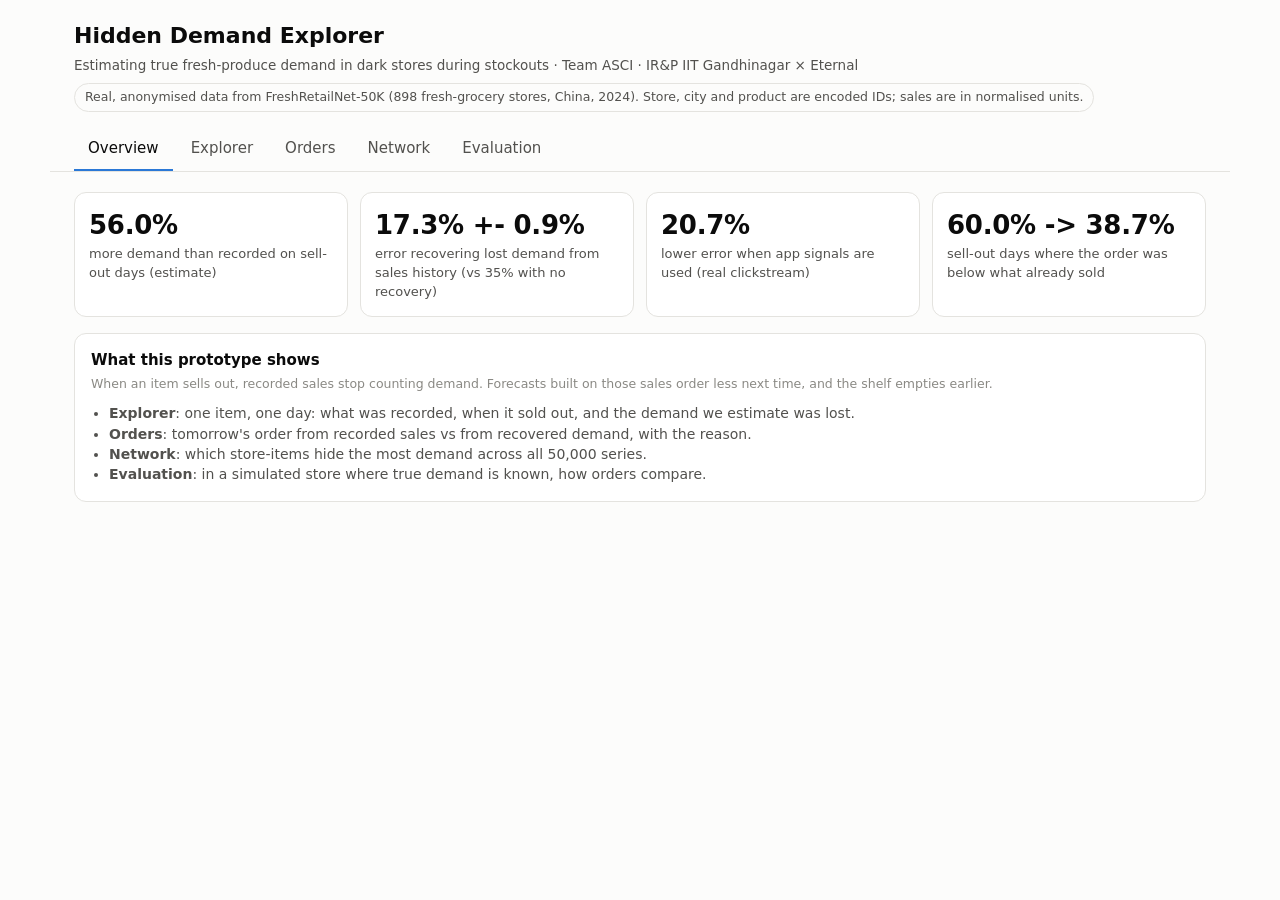
==== demo/index.html @ 9f276190 "Early results site" ====
<!doctype html>
<html lang="en">
<head>
<meta charset="utf-8">
<meta name="viewport" content="width=device-width, initial-scale=1">
<title>Hidden Demand Explorer</title>
<style>
:root{
  --surface:#fcfcfb; --panel:#ffffff; --line:#e4e3df; --ink:#0b0b0b; --ink2:#52514e; --muted:#8a8984;
  --blue:#2a78d6; --orange:#eb6834; --aqua:#1baf7a; --gray:#a3a29d; --shade:#f1efe9; --accent:#2a78d6;
}
@media (prefers-color-scheme: dark){
  :root:not([data-theme="light"]){ --surface:#1a1a19; --panel:#222221; --line:#3a3a38; --ink:#f0efec; --ink2:#c3c2b7; --muted:#8f8e88;
    --blue:#3987e5; --orange:#d95926; --aqua:#199e70; --gray:#77766f; --shade:#2b2a27; --accent:#3987e5; }
}
:root[data-theme="dark"]{ --surface:#1a1a19; --panel:#222221; --line:#3a3a38; --ink:#f0efec; --ink2:#c3c2b7; --muted:#8f8e88;
    --blue:#3987e5; --orange:#d95926; --aqua:#199e70; --gray:#77766f; --shade:#2b2a27; --accent:#3987e5; }
*{box-sizing:border-box}
body{margin:0;background:var(--surface);color:var(--ink);font:15px/1.45 system-ui,-apple-system,"Segoe UI",Roboto,sans-serif}
header{padding:20px 24px 0;max-width:1180px;margin:0 auto}
h1{font-size:22px;margin:0 0 4px}
.sub{color:var(--ink2);font-size:13.5px}
.note{display:inline-block;margin-top:8px;padding:4px 10px;border:1px solid var(--line);border-radius:999px;color:var(--ink2);font-size:12.5px}
nav{display:flex;gap:4px;flex-wrap:wrap;max-width:1180px;margin:16px auto 0;padding:0 24px;border-bottom:1px solid var(--line)}
nav button{all:unset;cursor:pointer;padding:10px 14px;color:var(--ink2);border-bottom:2px solid transparent;font-weight:500}
nav button.on{color:var(--ink);border-bottom-color:var(--accent)}
main{max-width:1180px;margin:0 auto;padding:20px 24px 48px}
section{display:none} section.on{display:block}
.row{display:flex;gap:16px;flex-wrap:wrap;align-items:flex-end;margin-bottom:14px}
label{font-size:12.5px;color:var(--ink2);display:block;margin-bottom:4px}
select,input[type=range]{font:inherit;color:var(--ink);background:var(--panel);border:1px solid var(--line);border-radius:8px;padding:6px 8px;min-width:260px}
input[type=range]{padding:0;min-width:220px;accent-color:var(--accent)}
.card{background:var(--panel);border:1px solid var(--line);border-radius:12px;padding:16px;margin-bottom:16px}
.card h3{margin:0 0 4px;font-size:15px}
.card .hint{color:var(--muted);font-size:12.5px;margin:0 0 10px}
.tiles{display:grid;grid-template-columns:repeat(auto-fit,minmax(200px,1fr));gap:12px;margin-bottom:16px}
.tile{background:var(--panel);border:1px solid var(--line);border-radius:12px;padding:14px}
.tile .v{font-size:26px;font-weight:650;letter-spacing:-.01em}
.tile .k{color:var(--ink2);font-size:13px}
.days{display:flex;flex-wrap:wrap;gap:4px}
.days button{all:unset;cursor:pointer;font-size:12px;padding:4px 7px;border:1px solid var(--line);border-radius:6px;color:var(--ink2)}
.days button.so{border-color:var(--orange)}
.days button.on{background:var(--accent);border-color:var(--accent);color:#fff}
.days .sep{width:1px;background:var(--line);margin:0 6px}
.legend{display:flex;gap:16px;flex-wrap:wrap;font-size:12.5px;color:var(--ink2);margin-top:6px}
.sw{display:inline-block;width:12px;height:12px;border-radius:3px;margin-right:6px;vertical-align:-1px}
table{width:100%;border-collapse:collapse;font-size:13.5px}
th,td{text-align:right;padding:7px 8px;border-bottom:1px solid var(--line)}
th{color:var(--ink2);font-weight:500} th:first-child,td:first-child{text-align:left}
.tw{overflow-x:auto}
.reason{background:var(--shade);border-radius:8px;padding:10px 12px;font-size:13.5px;margin-bottom:12px}
svg text{fill:var(--ink2);font-size:11px}
.figs img{max-width:min(100%,820px);display:block;border:1px solid var(--line);border-radius:8px;margin-bottom:12px;background:#fcfcfb}
.tip{position:fixed;pointer-events:none;background:var(--panel);border:1px solid var(--line);border-radius:8px;padding:6px 9px;font-size:12.5px;box-shadow:0 4px 14px rgba(0,0,0,.12);display:none;z-index:9}
.pill{font-size:11.5px;border-radius:999px;padding:1px 8px;border:1px solid var(--line);color:var(--ink2)}
@media (max-width:640px){header,main,nav{padding-left:16px;padding-right:16px} select{min-width:0;width:100%}}
</style>
</head>
<body>
<header>
  <h1>Hidden Demand Explorer</h1>
  <div class="sub">Estimating true fresh-produce demand in dark stores during stockouts · Team ASCI · IR&amp;P IIT Gandhinagar × Eternal</div>
  <div class="note">Real, anonymised data from FreshRetailNet-50K (898 fresh-grocery stores, China, 2024). Store, city and product are encoded IDs; sales are in normalised units.</div>
</header>
<nav id="tabs">
  <button data-t="overview" class="on">Overview</button>
  <button data-t="explorer">Explorer</button>
  <button data-t="orders">Orders</button>
  <button data-t="network">Network</button>
  <button data-t="evaluation">Evaluation</button>
</nav>
<main>
<section id="overview" class="on">
  <div class="tiles" id="ovTiles"></div>
  <div class="card"><h3>What this prototype shows</h3>
    <p class="hint">When an item sells out, recorded sales stop counting demand. Forecasts built on those sales order less next time, and the shelf empties earlier.</p>
    <ul style="margin:0;padding-left:18px;color:var(--ink2);font-size:14px">
      <li><b>Explorer</b>: one item, one day: what was recorded, when it sold out, and the demand we estimate was lost.</li>
      <li><b>Orders</b>: tomorrow's order from recorded sales vs from recovered demand, with the reason.</li>
      <li><b>Network</b>: which store-items hide the most demand across all 50,000 series.</li>
      <li><b>Evaluation</b>: in a simulated store where true demand is known, how orders compare.</li>
    </ul>
  </div>
</section>

<section id="explorer">
  <div class="row">
    <div><label for="exSeries">Store · product</label><select id="exSeries"></select></div>
  </div>
  <div class="card">
    <h3>Pick a day</h3><p class="hint">Orange border = the item sold out that day. Days after the divider are the forecast week.</p>
    <div class="days" id="exDays"></div>
  </div>
  <div class="tiles" id="exTiles"></div>
  <div class="card"><h3 id="exTitle">Hourly sales</h3><p class="hint">Shaded hours: out of stock. Orange: demand we estimate was lost while sold out.</p>
    <div id="exChart"></div>
    <div class="legend"><span><span class="sw" style="background:var(--blue)"></span>Recorded sales</span><span><span class="sw" style="background:var(--orange)"></span>Estimated lost demand</span><span><span class="sw" style="background:var(--shade);border:1px solid var(--line)"></span>Out of stock</span></div>
  </div>
  <div class="card"><h3>Daily totals over three weeks</h3><p class="hint">Recorded sales vs recovered demand. Dots mark sell-out days.</p>
    <div id="exDaily"></div>
    <div class="legend"><span><span class="sw" style="background:var(--blue)"></span>Recorded sales</span><span><span class="sw" style="background:var(--orange)"></span>Recovered demand</span></div>
  </div>
</section>

<section id="orders">
  <div class="row">
    <div><label for="orSeries">Store · product</label><select id="orSeries"></select></div>
    <div><label for="orLevel">Service target: <b id="orLevelV">70%</b></label><input id="orLevel" type="range" min="10" max="90" step="5" value="70"></div>
  </div>
  <div class="reason" id="orReason"></div>
  <div class="card"><h3>Forecast week: order per day</h3><p class="hint">Orders are the forecast quantile at the service target (newsvendor rule). "Recorded" is what sold; on sell-out days true demand was higher.</p>
    <div id="orChart"></div>
    <div class="legend"><span><span class="sw" style="background:var(--gray)"></span>Order from recorded sales</span><span><span class="sw" style="background:var(--blue)"></span>Order from recovered demand</span><span><span class="sw" style="background:var(--ink)"></span>Recorded sales</span></div>
    <div class="tw" style="margin-top:10px"><table id="orTable"></table></div>
  </div>
</section>

<section id="network">
  <div class="tiles" id="nwTiles"></div>
  <div class="card"><h3>How much demand each store-item hides</h3><p class="hint">Share of recovered demand that never appeared in recorded sales, across all series (90 days).</p><div id="nwHist"></div></div>
  <div class="card"><h3>Store-items with the most hidden demand</h3><p class="hint">Top 60 by estimated hidden demand (normalised units, 90 days), at most 2 stores per product so the list is not one item.</p><div class="tw"><table id="nwTable"></table></div></div>
</section>

<section id="evaluation">
  <div class="card"><h3>Simulated store: orders vs true demand</h3>
    <p class="hint">Real demand patterns, a store that restocks from recorded sales, and true demand known on every day. Each point is one service target; lower-right is better. Hover for values.</p>
    <div id="evChart"></div>
    <div class="legend" id="evLegend"></div>
  </div>
  <div class="card figs"><h3>Key results</h3><p class="hint">From the reproducible pipeline (python run_all.py); images in figures/.</p>
    <img src="../figures/fig2_recovery_error.png" alt="Recovery error by method">
    <img src="../figures/fig3_app_signal_by_traffic.png" alt="App signal error by traffic">
    <img src="../figures/fig5_bias_on_real_sellouts.png" alt="Bias on real sell-outs">
    <img src="../figures/fig7_guaranteed_stockouts.png" alt="Guaranteed stockouts on sell-out days">
    <img src="../figures/fig4_feedback_loop.png" alt="Feedback loop">
    <img src="../figures/fig1_when_buy_vs_when_empty.png" alt="When customers buy vs when shelves are empty">
  </div>
</section>
</main>
<div class="tip" id="tip"></div>
<script src="data.js"></script>
<script>
const D = window.APP_DATA;
const $ = s => document.querySelector(s);
const css = v => getComputedStyle(document.documentElement).getPropertyValue(v).trim();
const fmt = (x, d=2) => (x==null||isNaN(x)) ? '–' : Number(x).toFixed(d);
const pct = x => (x==null||isNaN(x)) ? '–' : (100*x).toFixed(0)+'%';
const tip = $('#tip');
function showTip(e, html){ tip.innerHTML = html; tip.style.display='block'; tip.style.left=(e.clientX+12)+'px'; tip.style.top=(e.clientY+12)+'px'; }
function hideTip(){ tip.style.display='none'; }
function el(tag, attrs={}, parent){ const n=document.createElementNS('http://www.w3.org/2000/svg', tag); for(const k in attrs) n.setAttribute(k, attrs[k]); if(parent) parent.appendChild(n); return n; }
function svgBox(container, W, H){ container.innerHTML=''; const s=el('svg',{viewBox:`0 0 ${W} ${H}`, width:'100%', role:'img'}); container.appendChild(s); return s; }
function axisY(s, x0, y0, y1, max, W, ticks=4, f=null){
  f = f || (v => fmt(v, max < 0.5 ? 3 : max < 2 ? 2 : 1));
  for(let i=0;i<=ticks;i++){ const v=max*i/ticks, y=y0-(y0-y1)*i/ticks;
    el('line',{x1:x0,x2:W-10,y1:y,y2:y,stroke:css('--line'),'stroke-width':1},s);
    const t=el('text',{x:x0-6,y:y+4,'text-anchor':'end'},s); t.textContent=f(v); }
}
const niceMax = v => { if(v<=0) return 1; const p=Math.pow(10,Math.floor(Math.log10(v))); const n=v/p; return (n<=1?1:n<=2?2:n<=2.5?2.5:n<=5?5:10)*p; };

// tabs
document.querySelectorAll('#tabs button').forEach(b => b.onclick = () => {
  document.querySelectorAll('#tabs button').forEach(x=>x.classList.toggle('on', x===b));
  document.querySelectorAll('section').forEach(x=>x.classList.toggle('on', x.id===b.dataset.t));
  render();
});

// overview tiles
(function(){
  const h = D.headlines, t = [];
  const g = (s,k) => (h[s]||{})[k];
  t.push([g('s03','hidden demand on stockout days'), 'more demand than recorded on sell-out days (estimate)']);
  t.push([g('s03','day-level error, GBM-transplanted on transplanted test'), 'error recovering lost demand from sales history (vs 35% with no recovery)']);
  t.push([g('s04','relative error reduction vs best sales-only'), 'lower error when app signals are used (real clickstream)']);
  t.push([g('s06','sell-out days with guaranteed stockout (median order) A -> B'), 'sell-out days where the order was below what already sold']);
  $('#ovTiles').innerHTML = t.filter(x=>x[0]).map(([v,k])=>`<div class="tile"><div class="v">${v}</div><div class="k">${k}</div></div>`).join('');
})();

// series selectors
const keys = Object.keys(D.series);
const label = k => { const s=D.series[k]; return `Store ${s.store} · product ${s.product} (city ${s.city})`; };
for(const id of ['#exSeries','#orSeries']){ $(id).innerHTML = keys.map(k=>`<option value="${k}">${label(k)}</option>`).join(''); }
$('#exSeries').onchange = () => { exDay = null; render(); };
$('#orSeries').onchange = render; $('#orLevel').oninput = () => { $('#orLevelV').textContent = $('#orLevel').value+'%'; render(); };
let exDay = null;

function renderExplorer(){
  const k = $('#exSeries').value, s = D.series[k], n = s.dates.length;
  if(exDay===null){ exDay = s.out.findIndex((o,i)=>i>=s.eval_from && o.some(Boolean)); if(exDay<0) exDay=n-1; }
  const dd = $('#exDays'); dd.innerHTML='';
  s.dates.forEach((d,i)=>{ if(i===s.eval_from){ const sp=document.createElement('span'); sp.className='sep'; dd.appendChild(sp); }
    const b=document.createElement('button'); b.textContent=d.slice(5); b.className=(s.out[i].some(Boolean)?'so ':'')+(i===exDay?'on':'');
    b.onclick=()=>{exDay=i; renderExplorer();}; dd.appendChild(b); });
  const rec=s.recorded[exDay], out=s.out[exDay], rv=s.recovered[exDay];
  const R=rec.reduce((a,b)=>a+b,0), V=rv.reduce((a,b)=>a+b,0), firstOut=out.indexOf(1);
  $('#exTiles').innerHTML = [[fmt(R),'recorded sales'],[fmt(V),'recovered demand'],[V>0?pct((V-R)/V):'–','of demand not recorded'],
    [firstOut>=0?`${firstOut+6}:00`:'in stock','sold out from']].map(([v,k])=>`<div class="tile"><div class="v">${v}</div><div class="k">${k}</div></div>`).join('');
  $('#exTitle').textContent = `Hourly sales on ${s.dates[exDay]}`;
  const W=760,H=260,x0=44,y0=225,y1=14, bw=(W-x0-10)/16;
  const sv=svgBox($('#exChart'),W,H), max=niceMax(Math.max(...rv,...rec,0.01));
  out.forEach((o,i)=>{ if(o) el('rect',{x:x0+i*bw,y:y1,width:bw,height:y0-y1,fill:css('--shade')},sv); });
  axisY(sv,x0,y0,y1,max,W);
  for(let i=0;i<16;i++){
    const xr=x0+i*bw+bw*0.15, w=bw*0.7, hr=(y0-y1)*rec[i]/max, hv=(y0-y1)*Math.max(rv[i]-rec[i],0)/max;
    const g=el('g',{},sv);
    if(hr>0) el('rect',{x:xr,y:y0-hr,width:w,height:hr,rx:3,fill:css('--blue')},g);
    if(hv>0) el('rect',{x:xr,y:y0-hr-hv-(hr>0?2:0),width:w,height:hv,rx:3,fill:css('--orange')},g);
    const hit=el('rect',{x:x0+i*bw,y:y1,width:bw,height:y0-y1,fill:'transparent'},g);
    hit.onmousemove=e=>showTip(e,`<b>${i+6}:00</b><br>recorded ${fmt(rec[i],3)}<br>estimated lost ${fmt(Math.max(rv[i]-rec[i],0),3)}${out[i]?'<br>out of stock':''}`); hit.onmouseleave=hideTip;
    const t=el('text',{x:x0+i*bw+bw/2,y:y0+16,'text-anchor':'middle'},sv); t.textContent=i+6;
  }
  // daily
  const W2=760,H2=220,yb=185,yt=12, n2=n, sx=(W2-x0-20)/(n2-1);
  const tr=s.recorded.map(a=>a.reduce((x,y)=>x+y,0)), tv=s.recovered.map(a=>a.reduce((x,y)=>x+y,0));
  const s2=svgBox($('#exDaily'),W2,H2), m2=niceMax(Math.max(...tv,...tr,0.01)); axisY(s2,x0,yb,yt,m2,W2);
  el('rect',{x:x0+s.eval_from*sx-sx/2,y:yt,width:W2-10-(x0+s.eval_from*sx-sx/2),height:yb-yt,fill:css('--shade')},s2);
  const lt=el('text',{x:x0+s.eval_from*sx,y:yt+12},s2); lt.textContent='forecast week';
  const path=(arr,c)=>el('polyline',{points:arr.map((v,i)=>`${x0+i*sx},${yb-(yb-yt)*v/m2}`).join(' '),fill:'none',stroke:c,'stroke-width':2},s2);
  path(tv,css('--orange')); path(tr,css('--blue'));
  tr.forEach((v,i)=>{ const so=s.out[i].some(Boolean);
    if(so) el('circle',{cx:x0+i*sx,cy:yb-(yb-yt)*tv[i]/m2,r:4.5,fill:css('--orange'),stroke:css('--panel'),'stroke-width':2},s2);
    const hit=el('rect',{x:x0+i*sx-sx/2,y:yt,width:sx,height:yb-yt,fill:'transparent'},s2);
    hit.onmousemove=e=>showTip(e,`<b>${s.dates[i]}</b><br>recorded ${fmt(v)}<br>recovered ${fmt(tv[i])}${so?'<br>sold out':''}`); hit.onmouseleave=hideTip;
    hit.onclick=()=>{exDay=i; renderExplorer();};
    if(i%3===0){ const t=el('text',{x:x0+i*sx,y:yb+16,'text-anchor':'middle'},s2); t.textContent=s.dates[i].slice(5); } });
}

const QS=[0.1,0.25,0.5,0.75,0.9];
function qAt(q,a){ if(a<=QS[0]) return q[0]; if(a>=QS[4]) return q[4]; for(let j=0;j<4;j++){ if(a<=QS[j+1]){ const t=(a-QS[j])/(QS[j+1]-QS[j]); return q[j]*(1-t)+q[j+1]*t; } } }
function renderOrders(){
  const k=$('#orSeries').value, s=D.series[k], f=s.forecast, a=$('#orLevel').value/100, r=s.reason;
  if(!f){ $('#orReason').textContent='No forecast for this series.'; return; }
  const oa=f.A.map(q=>qAt(q,a)), ob=f.B.map(q=>qAt(q,a));
  const ta=oa.reduce((x,y)=>x+y,0), tb=ob.reduce((x,y)=>x+y,0);
  $('#orReason').innerHTML = `In the 7 days before the forecast week this item sold out on <b>${r.sellout_days_last7}</b> day(s)`+
    (r.median_sellout_hour!=null?`, typically from <b>${r.median_sellout_hour}:00</b>`:'')+`. We estimate <b>${pct(r.hidden_share_last7)}</b> of its demand went unrecorded. `+
    `Ordering from recovered demand adds <b>${pct(tb/ta-1)}</b> over the week at a ${Math.round(a*100)}% service target.`;
  const W=760,H=240,x0=44,y0=205,y1=12, n=f.dates.length, gw=(W-x0-10)/n;
  const sv=svgBox($('#orChart'),W,H), max=niceMax(Math.max(...oa,...ob,...f.actual,0.01)); axisY(sv,x0,y0,y1,max,W);
  for(let i=0;i<n;i++){
    const bw=gw*0.3, xa=x0+i*gw+gw*0.18, xb=xa+bw+3;
    el('rect',{x:xa,y:y0-(y0-y1)*oa[i]/max,width:bw,height:(y0-y1)*oa[i]/max,rx:3,fill:css('--gray')},sv);
    el('rect',{x:xb,y:y0-(y0-y1)*ob[i]/max,width:bw,height:(y0-y1)*ob[i]/max,rx:3,fill:css('--blue')},sv);
    const ya=y0-(y0-y1)*f.actual[i]/max; el('line',{x1:xa-4,x2:xb+bw+4,y1:ya,y2:ya,stroke:css('--ink'),'stroke-width':2},sv);
    if(f.n_out[i]>0){ const t=el('text',{x:x0+i*gw+gw/2,y:y1+10,'text-anchor':'middle'},sv); t.textContent='sold out'; }
    const t=el('text',{x:x0+i*gw+gw/2,y:y0+16,'text-anchor':'middle'},sv); t.textContent=f.dates[i].slice(5);
    const hit=el('rect',{x:x0+i*gw,y:y1,width:gw,height:y0-y1,fill:'transparent'},sv);
    hit.onmousemove=e=>showTip(e,`<b>${f.dates[i]}</b><br>order (recorded) ${fmt(oa[i])}<br>order (recovered) ${fmt(ob[i])}<br>recorded sales ${fmt(f.actual[i])}${f.n_out[i]>0?'<br>sold out: true demand was higher':''}`); hit.onmouseleave=hideTip;
  }
  $('#orTable').innerHTML = '<tr><th>Date</th><th>Order from recorded</th><th>Order from recovered</th><th>Recorded sales</th><th>Sold out?</th></tr>'+
    f.dates.map((d,i)=>`<tr><td>${d}</td><td>${fmt(oa[i])}</td><td>${fmt(ob[i])}</td><td>${fmt(f.actual[i])}</td><td>${f.n_out[i]>0?'<span class="pill">yes</span>':'no'}</td></tr>`).join('');
}

function renderNetwork(){
  const N=D.network;
  $('#nwTiles').innerHTML=[[N.n_series.toLocaleString(),'store-item series'],[pct(N.total_hidden/(N.total_recorded+N.total_hidden)),'of estimated demand never recorded'],
    [Math.round(N.total_hidden).toLocaleString(),'hidden demand (normalised units, 90 days)']].map(([v,k])=>`<div class="tile"><div class="v">${v}</div><div class="k">${k}</div></div>`).join('');
  const W=760,H=220,x0=50,y0=185,y1=12, n=N.hist.length, bw=(W-x0-10)/n, max=niceMax(Math.max(...N.hist));
  const sv=svgBox($('#nwHist'),W,H); axisY(sv,x0,y0,y1,max,W,4,v=>Math.round(v).toLocaleString());
  N.hist.forEach((c,i)=>{ const h=(y0-y1)*c/max; el('rect',{x:x0+i*bw+1,y:y0-h,width:bw-2,height:h,rx:2,fill:css('--orange')},sv);
    const hit=el('rect',{x:x0+i*bw,y:y1,width:bw,height:y0-y1,fill:'transparent'},sv);
    hit.onmousemove=e=>showTip(e,`${pct(N.edges[i])}–${pct(N.edges[i+1])} hidden<br><b>${c.toLocaleString()}</b> series`); hit.onmouseleave=hideTip;
    if(i%4===0){ const t=el('text',{x:x0+i*bw,y:y0+16,'text-anchor':'middle'},sv); t.textContent=pct(N.edges[i]); } });
  $('#nwTable').innerHTML='<tr><th>Store · product</th><th>City</th><th>Recorded</th><th>Hidden</th><th>Hidden share</th><th>Sell-out days</th></tr>'+
    N.top.map(r=>`<tr><td>Store ${r.store} · product ${r.product}</td><td>${r.city}</td><td>${fmt(r.recorded,1)}</td><td>${fmt(r.hidden,1)}</td><td>${pct(r.hidden_share)}</td><td>${r.sellout_days} / 90</td></tr>`).join('');
}

function renderEval(){
  const F=D.frontier, models=[...new Set(F.model)];
  const col={'A: recorded sales':css('--gray'),'B: recovered (sales path)':css('--aqua'),'C: recovered (app signals)':css('--blue'),'Oracle: true demand':css('--ink')};
  const W=760,H=330,x0=52,y0=290,y1=12, xs=F.fill_rate, ys=F.waste_pct;
  const xmin=Math.floor(Math.min(...xs)*10)/10, xmax=Math.ceil(Math.max(...xs)*10)/10, ymax=niceMax(Math.max(...ys));
  const X=v=>x0+(W-x0-14)*(v-xmin)/(xmax-xmin), Y=v=>y0-(y0-y1)*v/ymax;
  const sv=svgBox($('#evChart'),W,H); axisY(sv,x0,y0,y1,ymax,W,5,v=>pct(v));
  for(let v=xmin; v<=xmax+1e-9; v+=0.1){ const t=el('text',{x:X(v),y:y0+16,'text-anchor':'middle'},sv); t.textContent=pct(v); }
  const xl=el('text',{x:(x0+W)/2,y:H-2,'text-anchor':'middle'},sv); xl.textContent='fill rate (share of true demand served) →';
  const yl=el('text',{x:x0+6,y:y1+12},sv); yl.textContent='↑ waste (share of stock ordered)';
  models.forEach(m=>{ const idx=F.model.map((x,i)=>x===m?i:-1).filter(i=>i>=0).sort((a,b)=>xs[a]-xs[b]);
    el('polyline',{points:idx.map(i=>`${X(xs[i])},${Y(ys[i])}`).join(' '),fill:'none',stroke:col[m],'stroke-width':2,'stroke-dasharray':m.startsWith('Oracle')?'5 4':''},sv);
    idx.forEach(i=>{ const c=el('circle',{cx:X(xs[i]),cy:Y(ys[i]),r:5,fill:col[m],stroke:css('--panel'),'stroke-width':2},sv);
      c.onmousemove=e=>showTip(e,`<b>${m}</b><br>service target ${pct(F.critical_ratio[i])}<br>fill rate ${pct(xs[i])}<br>waste ${pct(ys[i])}`); c.onmouseleave=hideTip; }); });
  $('#evLegend').innerHTML=models.map(m=>`<span><span class="sw" style="background:${col[m]}"></span>${m}</span>`).join('');
}

function render(){
  const t=document.querySelector('#tabs button.on').dataset.t;
  if(t==='explorer') renderExplorer(); if(t==='orders') renderOrders(); if(t==='network') renderNetwork(); if(t==='evaluation') renderEval();
}
render();
</script>
</body>
</html>
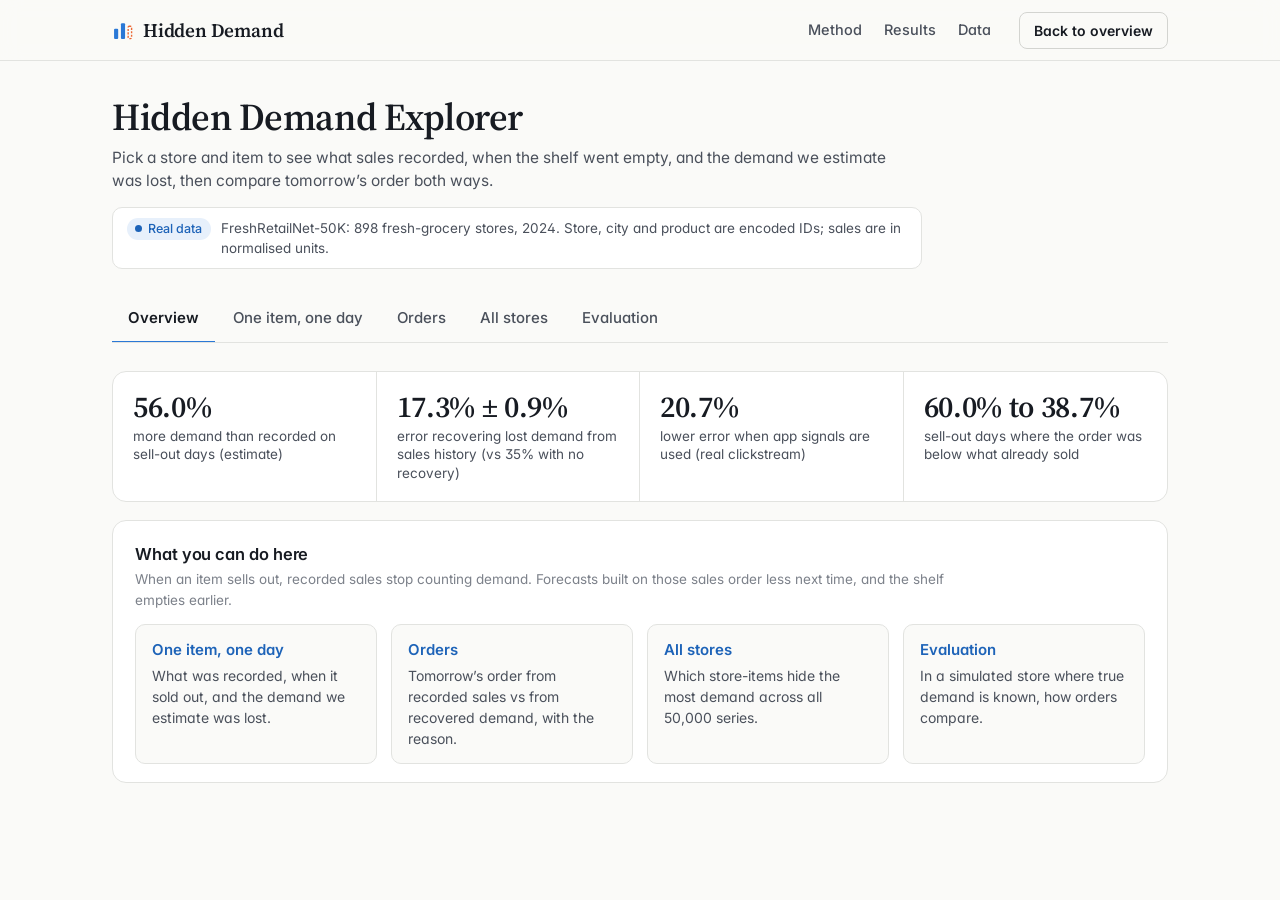
==== commit fcb1a7d4: "Redesign landing page and demo" ====
--- a/demo/index.html
+++ b/demo/index.html
@@ -4,97 +4,118 @@
 <meta charset="utf-8">
 <meta name="viewport" content="width=device-width, initial-scale=1">
 <title>Hidden Demand Explorer</title>
+<meta name="description" content="Interactive demo: recorded sales vs recovered demand, order recommendations and hidden demand across 50,000 store-item series.">
+<link rel="icon" href="data:image/svg+xml,%3Csvg xmlns='http://www.w3.org/2000/svg' viewBox='0 0 32 32'%3E%3Crect x='3' y='14' width='6' height='15' rx='1.5' fill='%232a78d6'/%3E%3Crect x='13' y='6' width='6' height='23' rx='1.5' fill='%232a78d6'/%3E%3Crect x='23.5' y='10.5' width='5' height='18' rx='1.5' fill='none' stroke='%23eb6834' stroke-width='2' stroke-dasharray='3 2'/%3E%3C/svg%3E">
+<link rel="preconnect" href="https://fonts.googleapis.com">
+<link rel="preconnect" href="https://fonts.gstatic.com" crossorigin>
+<link href="https://fonts.googleapis.com/css2?family=Inter:wght@400;500;600;700&family=Source+Serif+4:opsz,wght@8..60,500;8..60,600&display=swap" rel="stylesheet">
+<link rel="stylesheet" href="../site.css">
 <style>
-:root{
-  --surface:#fcfcfb; --panel:#ffffff; --line:#e4e3df; --ink:#0b0b0b; --ink2:#52514e; --muted:#8a8984;
-  --blue:#2a78d6; --orange:#eb6834; --aqua:#1baf7a; --gray:#a3a29d; --shade:#f1efe9; --accent:#2a78d6;
-}
-@media (prefers-color-scheme: dark){
-  :root:not([data-theme="light"]){ --surface:#1a1a19; --panel:#222221; --line:#3a3a38; --ink:#f0efec; --ink2:#c3c2b7; --muted:#8f8e88;
-    --blue:#3987e5; --orange:#d95926; --aqua:#199e70; --gray:#77766f; --shade:#2b2a27; --accent:#3987e5; }
-}
-:root[data-theme="dark"]{ --surface:#1a1a19; --panel:#222221; --line:#3a3a38; --ink:#f0efec; --ink2:#c3c2b7; --muted:#8f8e88;
-    --blue:#3987e5; --orange:#d95926; --aqua:#199e70; --gray:#77766f; --shade:#2b2a27; --accent:#3987e5; }
-*{box-sizing:border-box}
-body{margin:0;background:var(--surface);color:var(--ink);font:15px/1.45 system-ui,-apple-system,"Segoe UI",Roboto,sans-serif}
-header{padding:20px 24px 0;max-width:1180px;margin:0 auto}
-h1{font-size:22px;margin:0 0 4px}
-.sub{color:var(--ink2);font-size:13.5px}
-.note{display:inline-block;margin-top:8px;padding:4px 10px;border:1px solid var(--line);border-radius:999px;color:var(--ink2);font-size:12.5px}
-nav{display:flex;gap:4px;flex-wrap:wrap;max-width:1180px;margin:16px auto 0;padding:0 24px;border-bottom:1px solid var(--line)}
-nav button{all:unset;cursor:pointer;padding:10px 14px;color:var(--ink2);border-bottom:2px solid transparent;font-weight:500}
-nav button.on{color:var(--ink);border-bottom-color:var(--accent)}
-main{max-width:1180px;margin:0 auto;padding:20px 24px 48px}
-section{display:none} section.on{display:block}
-.row{display:flex;gap:16px;flex-wrap:wrap;align-items:flex-end;margin-bottom:14px}
-label{font-size:12.5px;color:var(--ink2);display:block;margin-bottom:4px}
-select,input[type=range]{font:inherit;color:var(--ink);background:var(--panel);border:1px solid var(--line);border-radius:8px;padding:6px 8px;min-width:260px}
-input[type=range]{padding:0;min-width:220px;accent-color:var(--accent)}
-.card{background:var(--panel);border:1px solid var(--line);border-radius:12px;padding:16px;margin-bottom:16px}
-.card h3{margin:0 0 4px;font-size:15px}
-.card .hint{color:var(--muted);font-size:12.5px;margin:0 0 10px}
-.tiles{display:grid;grid-template-columns:repeat(auto-fit,minmax(200px,1fr));gap:12px;margin-bottom:16px}
-.tile{background:var(--panel);border:1px solid var(--line);border-radius:12px;padding:14px}
-.tile .v{font-size:26px;font-weight:650;letter-spacing:-.01em}
-.tile .k{color:var(--ink2);font-size:13px}
-.days{display:flex;flex-wrap:wrap;gap:4px}
-.days button{all:unset;cursor:pointer;font-size:12px;padding:4px 7px;border:1px solid var(--line);border-radius:6px;color:var(--ink2)}
-.days button.so{border-color:var(--orange)}
-.days button.on{background:var(--accent);border-color:var(--accent);color:#fff}
-.days .sep{width:1px;background:var(--line);margin:0 6px}
-.legend{display:flex;gap:16px;flex-wrap:wrap;font-size:12.5px;color:var(--ink2);margin-top:6px}
-.sw{display:inline-block;width:12px;height:12px;border-radius:3px;margin-right:6px;vertical-align:-1px}
-table{width:100%;border-collapse:collapse;font-size:13.5px}
-th,td{text-align:right;padding:7px 8px;border-bottom:1px solid var(--line)}
-th{color:var(--ink2);font-weight:500} th:first-child,td:first-child{text-align:left}
+body{font-size:15px; line-height:1.5}
+.app-head{padding-top:36px}
+.app-head h1{font-size:clamp(28px,3.2vw,38px); margin:0 0 8px}
+.app-head .sub{color:var(--ink2); font-size:15.5px; max-width:52em; margin:0 0 14px}
+.datanote{display:flex; gap:10px; align-items:flex-start; font-size:13.5px; color:var(--ink2); background:var(--panel); border:1px solid var(--line); border-radius:var(--r); padding:10px 14px; max-width:60em}
+.datanote .src{flex:none}
+.tabs{display:flex; gap:2px; margin:26px 0 0; border-bottom:1px solid var(--line); overflow-x:auto; scrollbar-width:none}
+.tabs button{all:unset; cursor:pointer; padding:12px 16px 11px; color:var(--ink2); font-weight:500; font-size:15px; border-bottom:2px solid transparent; margin-bottom:-1px; white-space:nowrap}
+.tabs button:hover{color:var(--ink)}
+.tabs button.on{color:var(--ink); border-bottom-color:var(--blue); font-weight:600}
+.tabs button:focus-visible{outline:2px solid var(--blue); outline-offset:-2px}
+main.app{padding-top:28px; padding-bottom:72px}
+main.app > section{display:none} main.app > section.on{display:block}
+.row{display:flex; gap:20px; flex-wrap:wrap; align-items:flex-end; margin-bottom:18px}
+.ctl label{font-size:13px; color:var(--ink2); display:block; margin-bottom:6px; font-weight:500}
+select{font:inherit; color:var(--ink); background:var(--panel); border:1px solid var(--line2); border-radius:8px; padding:9px 34px 9px 12px; min-width:300px; appearance:none; background-image:url("data:image/svg+xml,%3Csvg xmlns='http://www.w3.org/2000/svg' width='12' height='8' viewBox='0 0 12 8'%3E%3Cpath d='M1 1.5l5 5 5-5' fill='none' stroke='%237c818a' stroke-width='1.6'/%3E%3C/svg%3E"); background-repeat:no-repeat; background-position:right 12px center; cursor:pointer}
+select:hover{border-color:var(--ink2)}
+input[type=range]{min-width:240px; accent-color:var(--blue); cursor:pointer}
+.card{background:var(--panel); border:1px solid var(--line); border-radius:var(--r-lg); padding:22px 22px 18px; margin-bottom:18px}
+.card h3{margin:0 0 4px; font-size:16.5px}
+.card .hint{color:var(--muted); font-size:13.5px; margin:0 0 14px; max-width:60em}
+.tiles{display:grid; grid-template-columns:repeat(auto-fit,minmax(200px,1fr)); gap:0; margin:0 0 18px; background:var(--panel); border:1px solid var(--line); border-radius:var(--r-lg); overflow:hidden}
+.tile{padding:18px 20px; border-right:1px solid var(--line)}
+.tile:last-child{border-right:0}
+.tile .v{font-family:var(--serif); font-size:30px; line-height:1.1; font-weight:600; letter-spacing:-.01em; font-variant-numeric:tabular-nums}
+.tile .k{color:var(--ink2); font-size:13.5px; margin-top:4px; line-height:1.4}
+.days{display:flex; flex-wrap:wrap; gap:5px; align-items:center}
+.days button{all:unset; cursor:pointer; font-size:12.5px; font-variant-numeric:tabular-nums; padding:5px 8px; border:1px solid var(--line); border-radius:6px; color:var(--ink2); background:var(--paper)}
+.days button:hover{border-color:var(--ink2); color:var(--ink)}
+.days button.so{border-color:var(--orange); box-shadow:inset 0 -2px 0 var(--orange)}
+.days button.on{background:var(--ink); border-color:var(--ink); color:var(--paper); box-shadow:none}
+.days button:focus-visible{outline:2px solid var(--blue); outline-offset:1px}
+.days .sep{width:1px; align-self:stretch; background:var(--line2); margin:0 8px}
+.legend{margin-top:8px}
+table{width:100%; border-collapse:collapse; font-size:14px; font-variant-numeric:tabular-nums}
+th,td{text-align:right; padding:9px 10px; border-bottom:1px solid var(--line)}
+th{color:var(--muted); font-weight:500; font-size:13px; border-bottom-color:var(--line2)}
+th:first-child,td:first-child{text-align:left}
+tr:last-child td{border-bottom:0}
+tbody tr:hover td, table tr:hover td{background:var(--alt)}
 .tw{overflow-x:auto}
-.reason{background:var(--shade);border-radius:8px;padding:10px 12px;font-size:13.5px;margin-bottom:12px}
-svg text{fill:var(--ink2);font-size:11px}
-.figs img{max-width:min(100%,820px);display:block;border:1px solid var(--line);border-radius:8px;margin-bottom:12px;background:#fcfcfb}
-.tip{position:fixed;pointer-events:none;background:var(--panel);border:1px solid var(--line);border-radius:8px;padding:6px 9px;font-size:12.5px;box-shadow:0 4px 14px rgba(0,0,0,.12);display:none;z-index:9}
-.pill{font-size:11.5px;border-radius:999px;padding:1px 8px;border:1px solid var(--line);color:var(--ink2)}
-@media (max-width:640px){header,main,nav{padding-left:16px;padding-right:16px} select{min-width:0;width:100%}}
+.reason{background:var(--blue-soft); color:var(--ink); border-radius:var(--r); padding:14px 16px; font-size:14.5px; margin-bottom:18px; border-left:3px solid var(--blue)}
+svg text{fill:var(--muted); font:11px var(--sans)}
+.figs img{max-width:min(100%,860px); display:block; background:var(--figbg); border:1px solid var(--line); border-radius:var(--r); padding:10px; margin-bottom:14px}
+.tip{position:fixed; pointer-events:none; background:var(--ink); color:var(--paper); border-radius:8px; padding:8px 10px; font-size:12.5px; line-height:1.45; box-shadow:0 8px 24px rgba(0,0,0,.18); display:none; z-index:30}
+.tip b{color:var(--paper)}
+.pill{font-size:12px; border-radius:999px; padding:2px 9px; background:var(--orange-soft); color:var(--orange); font-weight:600}
+.guide{list-style:none; padding:0; margin:0; display:grid; grid-template-columns:repeat(auto-fit,minmax(220px,1fr)); gap:14px}
+.guide li{border:1px solid var(--line); border-radius:var(--r); padding:14px 16px; background:var(--paper)}
+.guide button{all:unset; cursor:pointer; font-weight:600; color:var(--blue-ink)}
+.guide button:hover{text-decoration:underline}
+.guide p{margin:4px 0 0; color:var(--ink2); font-size:14px}
+@media (max-width:640px){ .tiles{grid-template-columns:1fr 1fr} .tile .v{font-size:24px} .tile{padding:14px 16px} select{min-width:0; width:100%} .row > div{width:100%} input[type=range]{width:100%} .tile{border-right:0; border-bottom:1px solid var(--line)} .card{padding:16px 14px} .datanote{flex-direction:column} }
 </style>
 </head>
 <body>
-<header>
+<a class="skip" href="#main">Skip to content</a>
+<header class="topbar">
+  <div class="topbar-in">
+    <a class="brand" href="../" aria-label="Hidden Demand, overview">
+      <svg viewBox="0 0 32 32" width="22" height="22" aria-hidden="true"><rect x="3" y="14" width="6" height="15" rx="1.5" fill="var(--blue)"/><rect x="13" y="6" width="6" height="23" rx="1.5" fill="var(--blue)"/><rect x="23.5" y="10.5" width="5" height="18" rx="1.5" fill="none" stroke="var(--orange)" stroke-width="2" stroke-dasharray="3 2"/></svg>
+      Hidden Demand
+    </a>
+    <nav class="links" aria-label="Site"><a href="../#method">Method</a><a href="../#results">Results</a><a href="../#data">Data</a></nav>
+    <a class="btn btn-sm btn-ghost" href="../">Back to overview</a>
+  </div>
+</header>
+<div class="wrap app-head">
   <h1>Hidden Demand Explorer</h1>
-  <div class="sub">Estimating true fresh-produce demand in dark stores during stockouts · Team ASCI · IR&amp;P IIT Gandhinagar × Eternal</div>
-  <div class="note">Real, anonymised data from FreshRetailNet-50K (898 fresh-grocery stores, China, 2024). Store, city and product are encoded IDs; sales are in normalised units.</div>
-</header>
-<nav id="tabs">
-  <button data-t="overview" class="on">Overview</button>
-  <button data-t="explorer">Explorer</button>
-  <button data-t="orders">Orders</button>
-  <button data-t="network">Network</button>
-  <button data-t="evaluation">Evaluation</button>
-</nav>
-<main>
+  <p class="sub">Pick a store and item to see what sales recorded, when the shelf went empty, and the demand we estimate was lost, then compare tomorrow&rsquo;s order both ways.</p>
+  <div class="datanote"><span class="src src-real">Real data</span><span>FreshRetailNet-50K: 898 fresh-grocery stores, 2024. Store, city and product are encoded IDs; sales are in normalised units.</span></div>
+  <nav class="tabs" id="tabs" role="tablist" aria-label="Views">
+    <button role="tab" data-t="overview" class="on">Overview</button>
+    <button role="tab" data-t="explorer">One item, one day</button>
+    <button role="tab" data-t="orders">Orders</button>
+    <button role="tab" data-t="network">All stores</button>
+    <button role="tab" data-t="evaluation">Evaluation</button>
+  </nav>
+</div>
+<main id="main" class="wrap app">
 <section id="overview" class="on">
   <div class="tiles" id="ovTiles"></div>
-  <div class="card"><h3>What this prototype shows</h3>
+  <div class="card"><h3>What you can do here</h3>
     <p class="hint">When an item sells out, recorded sales stop counting demand. Forecasts built on those sales order less next time, and the shelf empties earlier.</p>
-    <ul style="margin:0;padding-left:18px;color:var(--ink2);font-size:14px">
-      <li><b>Explorer</b>: one item, one day: what was recorded, when it sold out, and the demand we estimate was lost.</li>
-      <li><b>Orders</b>: tomorrow's order from recorded sales vs from recovered demand, with the reason.</li>
-      <li><b>Network</b>: which store-items hide the most demand across all 50,000 series.</li>
-      <li><b>Evaluation</b>: in a simulated store where true demand is known, how orders compare.</li>
+    <ul class="guide">
+      <li><button data-go="explorer">One item, one day</button><p>What was recorded, when it sold out, and the demand we estimate was lost.</p></li>
+      <li><button data-go="orders">Orders</button><p>Tomorrow&rsquo;s order from recorded sales vs from recovered demand, with the reason.</p></li>
+      <li><button data-go="network">All stores</button><p>Which store-items hide the most demand across all 50,000 series.</p></li>
+      <li><button data-go="evaluation">Evaluation</button><p>In a simulated store where true demand is known, how orders compare.</p></li>
     </ul>
   </div>
 </section>
 
 <section id="explorer">
   <div class="row">
-    <div><label for="exSeries">Store · product</label><select id="exSeries"></select></div>
+    <div class="ctl"><label for="exSeries">Store and product</label><select id="exSeries"></select></div>
   </div>
   <div class="card">
-    <h3>Pick a day</h3><p class="hint">Orange border = the item sold out that day. Days after the divider are the forecast week.</p>
+    <h3>Pick a day</h3><p class="hint">Days underlined in orange sold out. Days after the divider are the forecast week.</p>
     <div class="days" id="exDays"></div>
   </div>
   <div class="tiles" id="exTiles"></div>
   <div class="card"><h3 id="exTitle">Hourly sales</h3><p class="hint">Shaded hours: out of stock. Orange: demand we estimate was lost while sold out.</p>
     <div id="exChart"></div>
-    <div class="legend"><span><span class="sw" style="background:var(--blue)"></span>Recorded sales</span><span><span class="sw" style="background:var(--orange)"></span>Estimated lost demand</span><span><span class="sw" style="background:var(--shade);border:1px solid var(--line)"></span>Out of stock</span></div>
+    <div class="legend"><span><span class="sw" style="background:var(--blue)"></span>Recorded sales</span><span><span class="sw" style="background:var(--orange)"></span>Estimated lost demand</span><span><span class="sw sw-shade"></span>Out of stock</span></div>
   </div>
   <div class="card"><h3>Daily totals over three weeks</h3><p class="hint">Recorded sales vs recovered demand. Dots mark sell-out days.</p>
     <div id="exDaily"></div>
@@ -104,8 +125,8 @@
 
 <section id="orders">
   <div class="row">
-    <div><label for="orSeries">Store · product</label><select id="orSeries"></select></div>
-    <div><label for="orLevel">Service target: <b id="orLevelV">70%</b></label><input id="orLevel" type="range" min="10" max="90" step="5" value="70"></div>
+    <div class="ctl"><label for="orSeries">Store and product</label><select id="orSeries"></select></div>
+    <div class="ctl"><label for="orLevel">Service target: <b id="orLevelV">70%</b></label><input id="orLevel" type="range" min="10" max="90" step="5" value="70"></div>
   </div>
   <div class="reason" id="orReason"></div>
   <div class="card"><h3>Forecast week: order per day</h3><p class="hint">Orders are the forecast quantile at the service target (newsvendor rule). "Recorded" is what sold; on sell-out days true demand was higher.</p>
@@ -122,7 +143,7 @@
 </section>
 
 <section id="evaluation">
-  <div class="card"><h3>Simulated store: orders vs true demand</h3>
+  <div class="card"><h3>Simulated store: orders vs true demand <span class="src src-sim" style="margin-left:6px;vertical-align:2px">Simulated</span></h3>
     <p class="hint">Real demand patterns, a store that restocks from recorded sales, and true demand known on every day. Each point is one service target; lower-right is better. Hover for values.</p>
     <div id="evChart"></div>
     <div class="legend" id="evLegend"></div>
@@ -159,11 +180,14 @@
 const niceMax = v => { if(v<=0) return 1; const p=Math.pow(10,Math.floor(Math.log10(v))); const n=v/p; return (n<=1?1:n<=2?2:n<=2.5?2.5:n<=5?5:10)*p; };
 
 // tabs
-document.querySelectorAll('#tabs button').forEach(b => b.onclick = () => {
-  document.querySelectorAll('#tabs button').forEach(x=>x.classList.toggle('on', x===b));
-  document.querySelectorAll('section').forEach(x=>x.classList.toggle('on', x.id===b.dataset.t));
+function goTab(t){
+  document.querySelectorAll('#tabs button').forEach(x=>{ const on=x.dataset.t===t; x.classList.toggle('on', on); x.setAttribute('aria-selected', on); });
+  document.querySelectorAll('main.app > section').forEach(x=>x.classList.toggle('on', x.id===t));
+  try{ history.replaceState(null,'','#view-'+t); }catch(e){}
   render();
-});
+}
+document.querySelectorAll('#tabs button').forEach(b => b.onclick = () => goTab(b.dataset.t));
+document.querySelectorAll('[data-go]').forEach(b => b.onclick = () => { goTab(b.dataset.go); window.scrollTo({top:0}); });
 
 // overview tiles
 (function(){
@@ -173,7 +197,8 @@
   t.push([g('s03','day-level error, GBM-transplanted on transplanted test'), 'error recovering lost demand from sales history (vs 35% with no recovery)']);
   t.push([g('s04','relative error reduction vs best sales-only'), 'lower error when app signals are used (real clickstream)']);
   t.push([g('s06','sell-out days with guaranteed stockout (median order) A -> B'), 'sell-out days where the order was below what already sold']);
-  $('#ovTiles').innerHTML = t.filter(x=>x[0]).map(([v,k])=>`<div class="tile"><div class="v">${v}</div><div class="k">${k}</div></div>`).join('');
+  const tidy = v => String(v).replace(/\s*\+-\s*/g,' ± ').replace(/\s*->\s*/g,' to ');
+  $('#ovTiles').innerHTML = t.filter(x=>x[0]).map(([v,k])=>[tidy(v),k]).map(([v,k])=>`<div class="tile"><div class="v">${v}</div><div class="k">${k}</div></div>`).join('');
 })();
 
 // series selectors
@@ -283,10 +308,12 @@
 }
 
 function render(){
+  if(!document.querySelector('#tabs button.on')) return;
   const t=document.querySelector('#tabs button.on').dataset.t;
   if(t==='explorer') renderExplorer(); if(t==='orders') renderOrders(); if(t==='network') renderNetwork(); if(t==='evaluation') renderEval();
 }
-render();
+const startTab=(location.hash||'').replace(/^#(view-)?/,'');
+if(['overview','explorer','orders','network','evaluation'].includes(startTab)){ goTab(startTab); window.scrollTo(0,0); } else render();
 </script>
 </body>
 </html>
--- a/site.css
+++ b/site.css
@@ -0,0 +1,196 @@
+/* Hidden Demand: shared styles for the overview page and the demo */
+:root{
+  --paper:#fafaf8; --panel:#ffffff; --alt:#f3f3f0; --line:#e2e3e0; --line2:#d3d4d0;
+  --ink:#171b22; --ink2:#4a505b; --muted:#7c818a;
+  --blue:#2a78d6; --blue-ink:#1d63b8; --blue-soft:#e7f0fb;
+  --orange:#eb6834; --orange-soft:#fdeee7; --aqua:#1baf7a; --gray:#a3a29d;
+  --shade:#ecebe6; --figbg:#fbfbfa;
+  --serif:"Source Serif 4", Georgia, "Times New Roman", serif;
+  --sans:Inter, system-ui, -apple-system, "Segoe UI", Roboto, sans-serif;
+  --r-sm:6px; --r:10px; --r-lg:14px;
+  --wrap:1120px;
+  color-scheme:light;
+}
+@media (prefers-color-scheme: dark){
+  :root:not([data-theme="light"]){
+    --paper:#15171b; --panel:#1d2026; --alt:#1a1c21; --line:#2d3139; --line2:#3a3f48;
+    --ink:#eceef1; --ink2:#b5bac3; --muted:#868c96;
+    --blue:#4a90e6; --blue-ink:#7fb2f0; --blue-soft:#1b2a3f;
+    --orange:#f07a4a; --orange-soft:#3a2219; --aqua:#2bbf89; --gray:#7d7c77;
+    --shade:#262930; --figbg:#fbfbfa; color-scheme:dark;
+  }
+}
+:root[data-theme="dark"]{
+  --paper:#15171b; --panel:#1d2026; --alt:#1a1c21; --line:#2d3139; --line2:#3a3f48;
+  --ink:#eceef1; --ink2:#b5bac3; --muted:#868c96;
+  --blue:#4a90e6; --blue-ink:#7fb2f0; --blue-soft:#1b2a3f;
+  --orange:#f07a4a; --orange-soft:#3a2219; --aqua:#2bbf89; --gray:#7d7c77;
+  --shade:#262930; --figbg:#fbfbfa; color-scheme:dark;
+}
+
+*{box-sizing:border-box}
+html{scroll-behavior:smooth; scroll-padding-top:72px; -webkit-text-size-adjust:100%}
+@media (prefers-reduced-motion: reduce){ html{scroll-behavior:auto} *,*::before,*::after{animation:none!important; transition:none!important} }
+body{margin:0; background:var(--paper); color:var(--ink); font:16px/1.6 var(--sans); font-feature-settings:"cv11","ss01"; -webkit-font-smoothing:antialiased}
+img{max-width:100%; height:auto}
+a{color:var(--blue-ink); text-underline-offset:2px}
+a:hover{text-decoration-thickness:2px}
+:focus-visible{outline:2px solid var(--blue); outline-offset:2px; border-radius:4px}
+strong{font-weight:600; color:var(--ink)}
+.sr-only{position:absolute; width:1px; height:1px; overflow:hidden; clip:rect(0 0 0 0); white-space:nowrap}
+.skip{position:absolute; left:12px; top:-60px; background:var(--ink); color:var(--paper); padding:8px 12px; border-radius:var(--r-sm); z-index:50}
+.skip:focus{top:10px}
+.wrap{max-width:var(--wrap); margin:0 auto; padding:0 32px}
+
+/* headings */
+h1,h2{font-family:var(--serif); font-weight:600; letter-spacing:-.012em; color:var(--ink); text-wrap:balance}
+h1{font-size:clamp(32px,4.4vw,50px); line-height:1.08; margin:0 0 20px}
+h2{font-size:clamp(26px,2.8vw,34px); line-height:1.15; margin:0 0 14px}
+h3{font-size:17px; line-height:1.35; font-weight:600; margin:0 0 6px; letter-spacing:-.005em}
+p{margin:0 0 14px}
+
+/* top bar */
+.topbar{position:sticky; top:0; z-index:20; background:color-mix(in srgb, var(--paper) 88%, transparent); backdrop-filter:saturate(1.4) blur(10px); -webkit-backdrop-filter:saturate(1.4) blur(10px); border-bottom:1px solid var(--line)}
+.topbar-in{max-width:var(--wrap); margin:0 auto; padding:0 32px; height:60px; display:flex; align-items:center; gap:28px}
+.brand{display:flex; align-items:center; gap:9px; font-family:var(--serif); font-weight:600; font-size:19px; color:var(--ink); text-decoration:none; letter-spacing:-.01em; white-space:nowrap}
+.links{display:flex; gap:22px; margin-left:auto}
+.links a{color:var(--ink2); text-decoration:none; font-size:14.5px; font-weight:500}
+.links a:hover,.links a[aria-current]{color:var(--ink)}
+
+/* buttons */
+.btn{display:inline-flex; align-items:center; justify-content:center; gap:8px; background:var(--ink); color:var(--paper); text-decoration:none; font-weight:600; font-size:15px; padding:12px 20px; border-radius:var(--r); border:1px solid var(--ink); transition:background .15s, color .15s, border-color .15s}
+.btn:hover{background:var(--blue); border-color:var(--blue); color:#fff}
+.btn-ghost{background:transparent; color:var(--ink); border-color:var(--line2)}
+.btn-ghost:hover{background:var(--panel); color:var(--ink); border-color:var(--ink2)}
+.btn-sm{padding:7px 14px; font-size:14px; border-radius:8px}
+
+/* hero */
+.hero{padding:72px 0 80px; border-bottom:1px solid var(--line)}
+.hero-grid{display:grid; grid-template-columns:minmax(0,1fr) minmax(0,1.08fr); gap:56px; align-items:center}
+.kicker{font-size:14px; color:var(--muted); margin:0 0 18px; font-weight:500}
+.lede{font-size:18.5px; line-height:1.6; color:var(--ink2); max-width:36em; margin:0 0 30px}
+.actions{display:flex; flex-wrap:wrap; gap:12px}
+
+.hero-chart{margin:0; background:var(--panel); border:1px solid var(--line); border-radius:var(--r-lg); padding:22px 22px 18px; box-shadow:0 1px 0 var(--line), 0 18px 40px -24px rgba(23,27,34,.25)}
+.hc-head{display:flex; justify-content:space-between; align-items:flex-start; gap:16px; margin-bottom:8px}
+.hc-title{font-weight:600; font-size:15px}
+.hc-sub{color:var(--muted); font-size:13px}
+.hc-stat{display:flex; align-items:center; gap:8px; text-align:left}
+.hc-stat b{font-family:var(--serif); font-size:34px; line-height:1; color:var(--orange); font-weight:600}
+.hc-stat span{font-size:12.5px; line-height:1.3; color:var(--ink2); white-space:nowrap}
+.hero-svg{display:block; width:100%; height:auto; overflow:visible}
+.hero-svg text{font:11px var(--sans); fill:var(--muted)}
+.hero-svg .ax{stroke:var(--line); stroke-width:1}
+.hero-svg .oos{fill:var(--shade)}
+.hero-svg .oos-label{fill:var(--ink2); font-weight:600; font-size:11.5px}
+.hero-svg .rec{fill:var(--blue)}
+.hero-svg .ghost{fill:var(--orange-soft); stroke:var(--orange); stroke-width:1.5; stroke-dasharray:4 3}
+.hero-svg .cut{stroke:var(--ink2); stroke-width:1.25; stroke-dasharray:2 3}
+@keyframes rise{from{transform:scaleY(0)} to{transform:scaleY(1)}}
+@keyframes fade{from{opacity:0} to{opacity:1}}
+.hero-svg .rec,.hero-svg .ghost{transform-box:fill-box; transform-origin:bottom; animation:rise .5s cubic-bezier(.2,.7,.2,1) both}
+.hero-svg .oos,.hero-svg .oos-label,.hero-svg .cut{animation:fade .5s ease both; animation-delay:.75s}
+
+/* legend */
+.legend{display:flex; flex-wrap:wrap; gap:6px 18px; font-size:13px; color:var(--ink2); margin-top:10px}
+.legend span{display:inline-flex; align-items:center; gap:7px}
+.sw{display:inline-block; width:12px; height:12px; border-radius:3px; flex:none}
+.sw-blue{background:var(--blue)}
+.sw-ghost{background:var(--orange-soft); border:1.5px dashed var(--orange)}
+.sw-shade{background:var(--shade); border:1px solid var(--line2)}
+
+/* sections */
+.block{padding:96px 0}
+.block-alt{background:var(--alt); border-top:1px solid var(--line); border-bottom:1px solid var(--line)}
+.intro{font-size:17.5px; color:var(--ink2); max-width:40em; margin-bottom:40px}
+.split{display:grid; grid-template-columns:minmax(0,.8fr) minmax(0,1.6fr); gap:48px; align-items:center}
+.split-text p{color:var(--ink2); font-size:17px}
+
+/* figures */
+.fig{margin:0}
+.fig-frame{background:var(--figbg); border:1px solid var(--line); border-radius:var(--r); padding:14px; overflow:hidden}
+.fig-frame img{display:block; width:100%}
+.fig figcaption{font-size:14px; color:var(--muted); margin-top:10px}
+
+/* pipeline */
+.pipeline{display:grid; grid-template-columns:minmax(0,1.25fr) 40px minmax(0,1fr) 40px minmax(0,1fr); align-items:center}
+.stage-inputs{display:grid; gap:14px}
+.node{background:var(--panel); border:1px solid var(--line); border-radius:var(--r); padding:20px 20px 8px; position:relative}
+.node p{font-size:14.5px; color:var(--ink2); line-height:1.55}
+.node-accent{border-color:color-mix(in srgb, var(--orange) 55%, var(--line))}
+.node-accent::after{content:"New"; position:absolute; top:-10px; right:14px; background:var(--orange); color:#fff; font-size:11.5px; font-weight:600; padding:2px 8px; border-radius:999px}
+.arrow{height:2px; background:var(--muted); position:relative; margin:0 6px}
+.arrow::after{content:""; position:absolute; right:-1px; top:-4px; border:5px solid transparent; border-left:7px solid var(--muted); border-right:0}
+.eval-note{margin-top:40px; padding-top:28px; border-top:1px solid var(--line); max-width:46em}
+.eval-note p{color:var(--ink2)}
+
+/* stats */
+.stats{display:grid; grid-template-columns:repeat(4,minmax(0,1fr)); margin:0 0 72px; border-top:2px solid var(--ink); }
+.stats > div{padding:22px 22px 4px 0; border-right:1px solid var(--line); display:flex; flex-direction:column}
+.stats > div + div{padding-left:22px}
+.stats > div:last-child{border-right:0}
+.stats dt{font-size:14.5px; color:var(--ink2); line-height:1.4; order:2; margin:6px 0 12px}
+.stats dd{margin:0; order:1; font-family:var(--serif); font-size:40px; line-height:1.05; font-weight:600; letter-spacing:-.015em; font-variant-numeric:tabular-nums}
+.stats dd .to{font-family:var(--sans); font-size:16px; color:var(--muted); font-weight:500; margin:0 2px}
+.stats .src{order:3; align-self:flex-start; margin-top:auto}
+
+/* source badges */
+.src{display:inline-flex; align-items:center; gap:6px; font:500 12.5px/1 var(--sans); padding:5px 9px 5px 8px; border-radius:999px; white-space:nowrap}
+.src::before{content:""; width:7px; height:7px; border-radius:50%; background:currentColor}
+.src-real{background:var(--blue-soft); color:var(--blue-ink)}
+.src-sim{background:var(--alt); color:var(--ink2); border:1px dashed var(--line2)}
+.src-sim::before{background:transparent; border:1.5px solid currentColor; width:5px; height:5px}
+
+/* findings */
+.finding{display:grid; grid-template-columns:minmax(0,.75fr) minmax(0,1.5fr); gap:48px; align-items:center; padding:40px 0; border-top:1px solid var(--line)}
+.finding-text h3{font-family:var(--serif); font-size:23px; line-height:1.25; font-weight:600; margin:14px 0 10px; letter-spacing:-.01em}
+.finding-text p{color:var(--ink2); font-size:15.5px}
+
+.cta-band{margin-top:40px; display:flex; align-items:center; justify-content:space-between; gap:24px; background:var(--ink); color:var(--paper); border-radius:var(--r-lg); padding:32px 36px}
+.cta-band h3{font-family:var(--serif); font-size:24px; font-weight:600; margin:0 0 6px; color:var(--paper)}
+.cta-band p{margin:0; color:color-mix(in srgb, var(--paper) 75%, var(--ink))}
+.cta-band .btn{background:var(--paper); color:var(--ink); border-color:var(--paper); flex:none}
+.cta-band .btn:hover{background:var(--blue); border-color:var(--blue); color:#fff}
+
+/* data section */
+.two{display:grid; grid-template-columns:1fr 1fr; gap:40px; margin-bottom:56px}
+.two p{color:var(--ink2)}
+.two h3{margin-bottom:12px}
+.h2-sub{font-size:26px}
+.refs{padding-left:22px; max-width:48em; margin:0 0 24px}
+.refs li{margin-bottom:10px; color:var(--ink2); padding-left:4px}
+.new{max-width:48em; color:var(--ink2); background:var(--panel); border:1px solid var(--line); border-left:3px solid var(--orange); border-radius:var(--r-sm); padding:16px 18px}
+
+/* footer */
+.foot{border-top:1px solid var(--line); padding:28px 0 40px; color:var(--muted); font-size:14px}
+.foot-in{display:flex; justify-content:space-between; gap:12px 24px; flex-wrap:wrap}
+
+/* responsive */
+@media (max-width:960px){
+  .hero-grid,.split,.finding{grid-template-columns:1fr; gap:32px}
+  .hero{padding:48px 0 56px}
+  .block{padding:72px 0}
+  .stats{grid-template-columns:1fr 1fr}
+  .stats > div:nth-child(2){border-right:0}
+  .stats > div:nth-child(3){padding-left:0}
+  .stats > div:nth-child(n+3){border-top:1px solid var(--line)}
+  .pipeline{grid-template-columns:1fr; gap:0}
+  .arrow{width:2px; height:28px; margin:6px auto}
+  .arrow::after{right:-4px; top:auto; bottom:-1px; border:5px solid transparent; border-top:7px solid var(--muted); border-bottom:0}
+}
+@media (max-width:640px){
+  .wrap,.topbar-in{padding:0 16px}
+  .links{display:none}
+  .topbar-in{justify-content:space-between}
+  .lede{font-size:17px}
+  .hero-chart{padding:16px 14px 14px}
+  .hc-stat b{font-size:28px}
+  .hc-head{flex-direction:column; gap:10px}
+  .stats{grid-template-columns:1fr}
+  .stats > div,.stats > div + div{padding:18px 0 4px; border-right:0}
+  .stats > div + div{border-top:1px solid var(--line)}
+  .two{grid-template-columns:1fr; gap:24px}
+  .cta-band{flex-direction:column; align-items:flex-start; padding:26px 22px}
+  .finding{padding:32px 0}
+  .fig-frame{padding:8px}
+}
